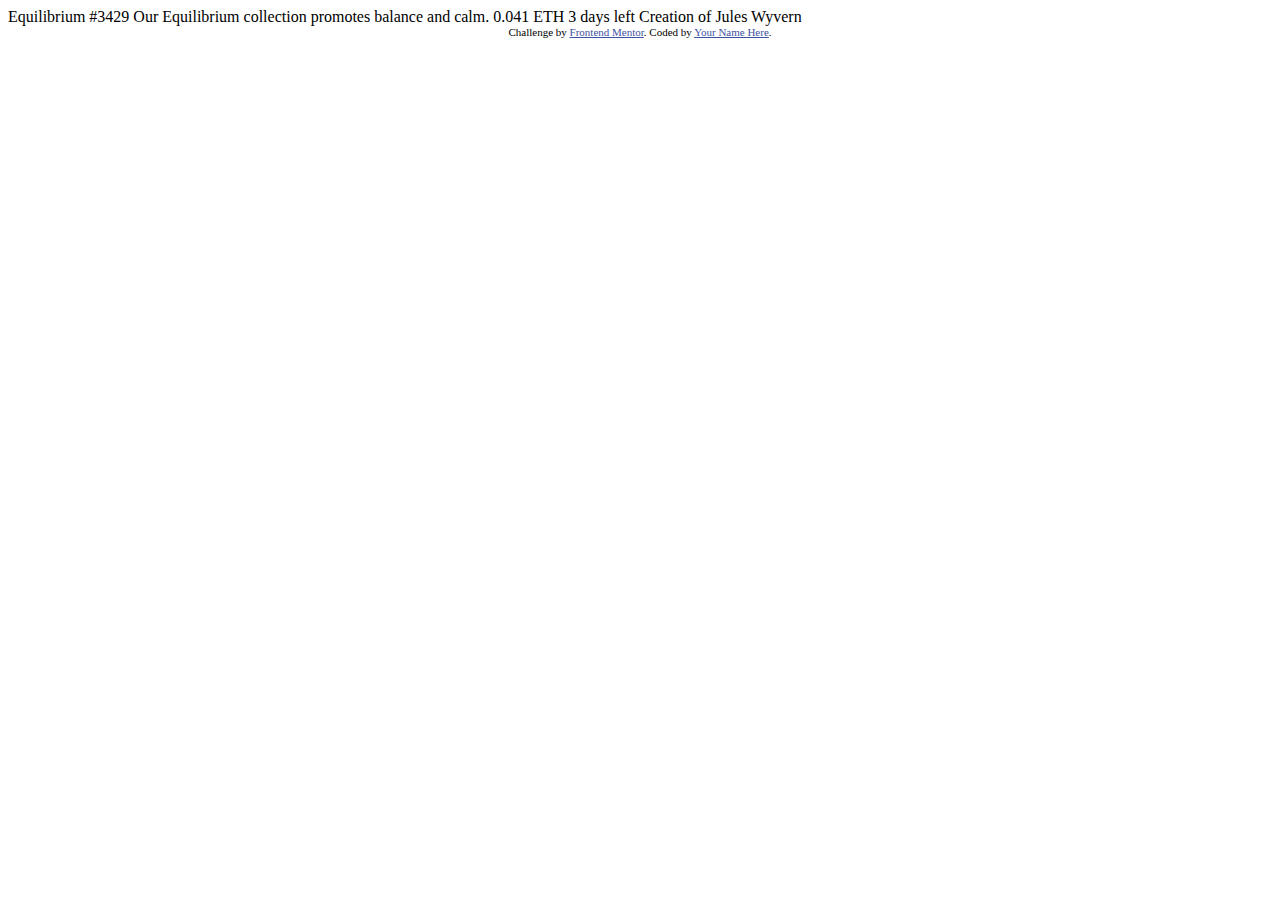
==== nft-preview-card-component/index.html @ 1ff49a54 "Inserting the files for the new nft project" ====
<!DOCTYPE html>
<html lang="en">
<head>
  <meta charset="UTF-8">
  <meta name="viewport" content="width=device-width, initial-scale=1.0"> <!-- displays site properly based on user's device -->

  <link rel="icon" type="image/png" sizes="32x32" href="./images/favicon-32x32.png">
  
  <title>Frontend Mentor | NFT preview card component</title>

  <!-- Feel free to remove these styles or customise in your own stylesheet 👍 -->
  <style>
    .attribution { font-size: 11px; text-align: center; }
    .attribution a { color: hsl(228, 45%, 44%); }
  </style>
</head>
<body>

  Equilibrium #3429

  Our Equilibrium collection promotes balance and calm.

  0.041 ETH
  3 days left
  
  Creation of Jules Wyvern

  <div class="attribution">
    Challenge by <a href="https://www.frontendmentor.io?ref=challenge" target="_blank">Frontend Mentor</a>. 
    Coded by <a href="#">Your Name Here</a>.
  </div>
</body>
</html>
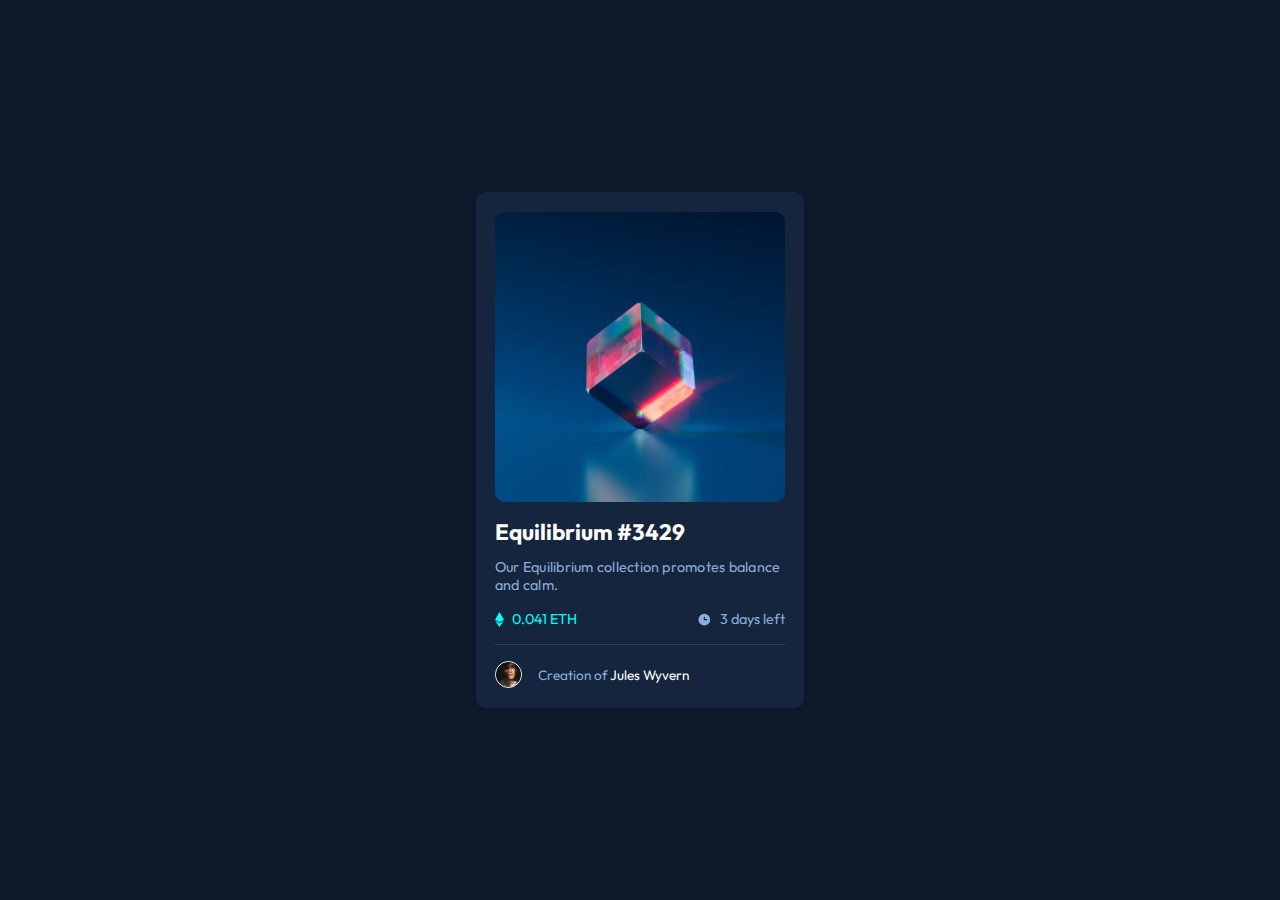
==== commit 85875488: "Completion of NFT project" ====
--- a/nft-preview-card-component/index.html
+++ b/nft-preview-card-component/index.html
@@ -2,32 +2,35 @@
 <html lang="en">
 <head>
   <meta charset="UTF-8">
-  <meta name="viewport" content="width=device-width, initial-scale=1.0"> <!-- displays site properly based on user's device -->
+  <meta name="viewport" content="width=device-width, initial-scale=1.0">
+  <link rel="icon" type="image/png" sizes="32x32" href="./images/favicon-32x32.png">
+  <link rel="stylesheet" href="style.css">
 
-  <link rel="icon" type="image/png" sizes="32x32" href="./images/favicon-32x32.png">
-  
   <title>Frontend Mentor | NFT preview card component</title>
-
-  <!-- Feel free to remove these styles or customise in your own stylesheet 👍 -->
-  <style>
-    .attribution { font-size: 11px; text-align: center; }
-    .attribution a { color: hsl(228, 45%, 44%); }
-  </style>
 </head>
 <body>
-
-  Equilibrium #3429
-
-  Our Equilibrium collection promotes balance and calm.
-
-  0.041 ETH
-  3 days left
-  
-  Creation of Jules Wyvern
-
-  <div class="attribution">
-    Challenge by <a href="https://www.frontendmentor.io?ref=challenge" target="_blank">Frontend Mentor</a>. 
-    Coded by <a href="#">Your Name Here</a>.
+  <div class="container">
+    <div class="card">
+      <img class="image__nft" src="images/image-equilibrium.jpg" alt="nft image">
+      <h1 class="title">Equilibrium #3429</h1>
+      <p class="description">Our Equilibrium collection promotes balance and calm.</p>
+      <div class="price__and__time">
+        <div class="price">
+          <img class="price__image__ethereum" src="images/icon-ethereum.svg" alt="ethereum currency icon">
+          <p class="price__value">0.041 ETH</p>
+        </div>
+        <div class="time">
+          <img class="time__image__clock" src="images/icon-clock.svg" alt="icon of a watch">
+          <p class="time__text__clock">3 days left</p>
+        </div>
+      </div>
+      <hr class="line">
+      <div class="user">
+        <img class="user__image" src="images/image-avatar.png" alt="user avatar">
+        <p class="user__text">Creation of</p>
+        <p class="user__text__bold">Jules Wyvern</p>
+      </div>
+    </div>
   </div>
 </body>
 </html>--- a/nft-preview-card-component/style.css
+++ b/nft-preview-card-component/style.css
@@ -0,0 +1,131 @@
+@import url('https://fonts.googleapis.com/css2?family=Outfit:wght@300;400;600&display=swap');
+
+:root {
+    /* font */
+    --Font: 'Outfit', sans-serif;
+
+    /* widths */
+    --Mobile: 375px;
+    --Desktop: 1440px;
+
+    /* primary colors */
+    --SoftBlue: hsl(215, 51%, 70%);
+    --Cyan: hsl(178, 100%, 50%);
+
+    /* neutral colors */
+    --VeryDarkBlue /* (main BG) */ : hsl(217, 54%, 11%);
+    --VeryDarkBlue2 /* (card BG) */ : hsl(216, 50%, 16%);
+    --VeryDarkBlue3 /* (line) */ : hsl(215, 32%, 27%);
+    --White: hsl(0, 0%, 100%);
+}
+
+*{
+    padding: 0;
+    margin: 0;
+}
+
+.container{
+    height: 100vh;
+    background-color: var(--VeryDarkBlue);
+    display: flex;
+    justify-content: center;
+    align-items: center;
+    font-family: var(--Font);
+    color: var(--SoftBlue);
+}
+
+.card{
+    max-width: 290px;
+    height: auto;
+    background-color: var(--VeryDarkBlue2);
+    display: flex;
+    flex-direction: column;
+    padding: 1.2rem;
+    border-radius: 0.6rem;
+}
+
+.image__nft{
+    max-width: 290px;
+    border-radius: 0.6rem;
+    margin-bottom: 1rem;
+}
+
+.title{
+    color: var(--White);
+    font-size: 1.4rem;
+    margin-bottom: 0.8rem;
+}
+
+.description{
+    font-size: 0.9rem;
+    letter-spacing: 0.015rem;
+    margin-bottom: 1rem;
+}
+
+.price__and__time{
+    display: flex;
+    flex-direction: row;
+    justify-content: space-between;
+}
+
+.price{
+    display: flex;
+    flex-direction: row;
+    align-items: center;
+}
+
+.price__image__ethereum{
+    height: 15px;
+    width: auto;
+    margin-right: 0.5rem;
+}
+
+.price__value{
+    color: var(--Cyan);
+    font-size: 0.90rem;
+}
+
+.time{
+    display: flex;
+    flex-direction: row;
+    align-items: center;
+}
+
+.time__image__clock{
+    height: 15px;
+    width: auto;
+    margin-right: 0.5rem;
+}
+
+.time__text__clock{
+    font-size: 0.90rem;
+}
+
+.line{
+    border: none;
+    border-top: 1px solid var(--VeryDarkBlue3);
+    margin: 1rem 0;
+}
+
+.user{
+    display: flex;
+    flex-direction: row;
+    align-items: center;
+}
+
+.user__image{
+    max-width: 25px;
+    border: 1px solid var(--White);
+    border-radius: 100%;
+    margin-right: 1rem;
+}
+
+.user__text{
+    font-size: 0.85rem;
+    margin-right: 0.2rem;
+}
+
+.user__text__bold{
+    color: var(--White);
+    font-size: 0.85rem;
+}